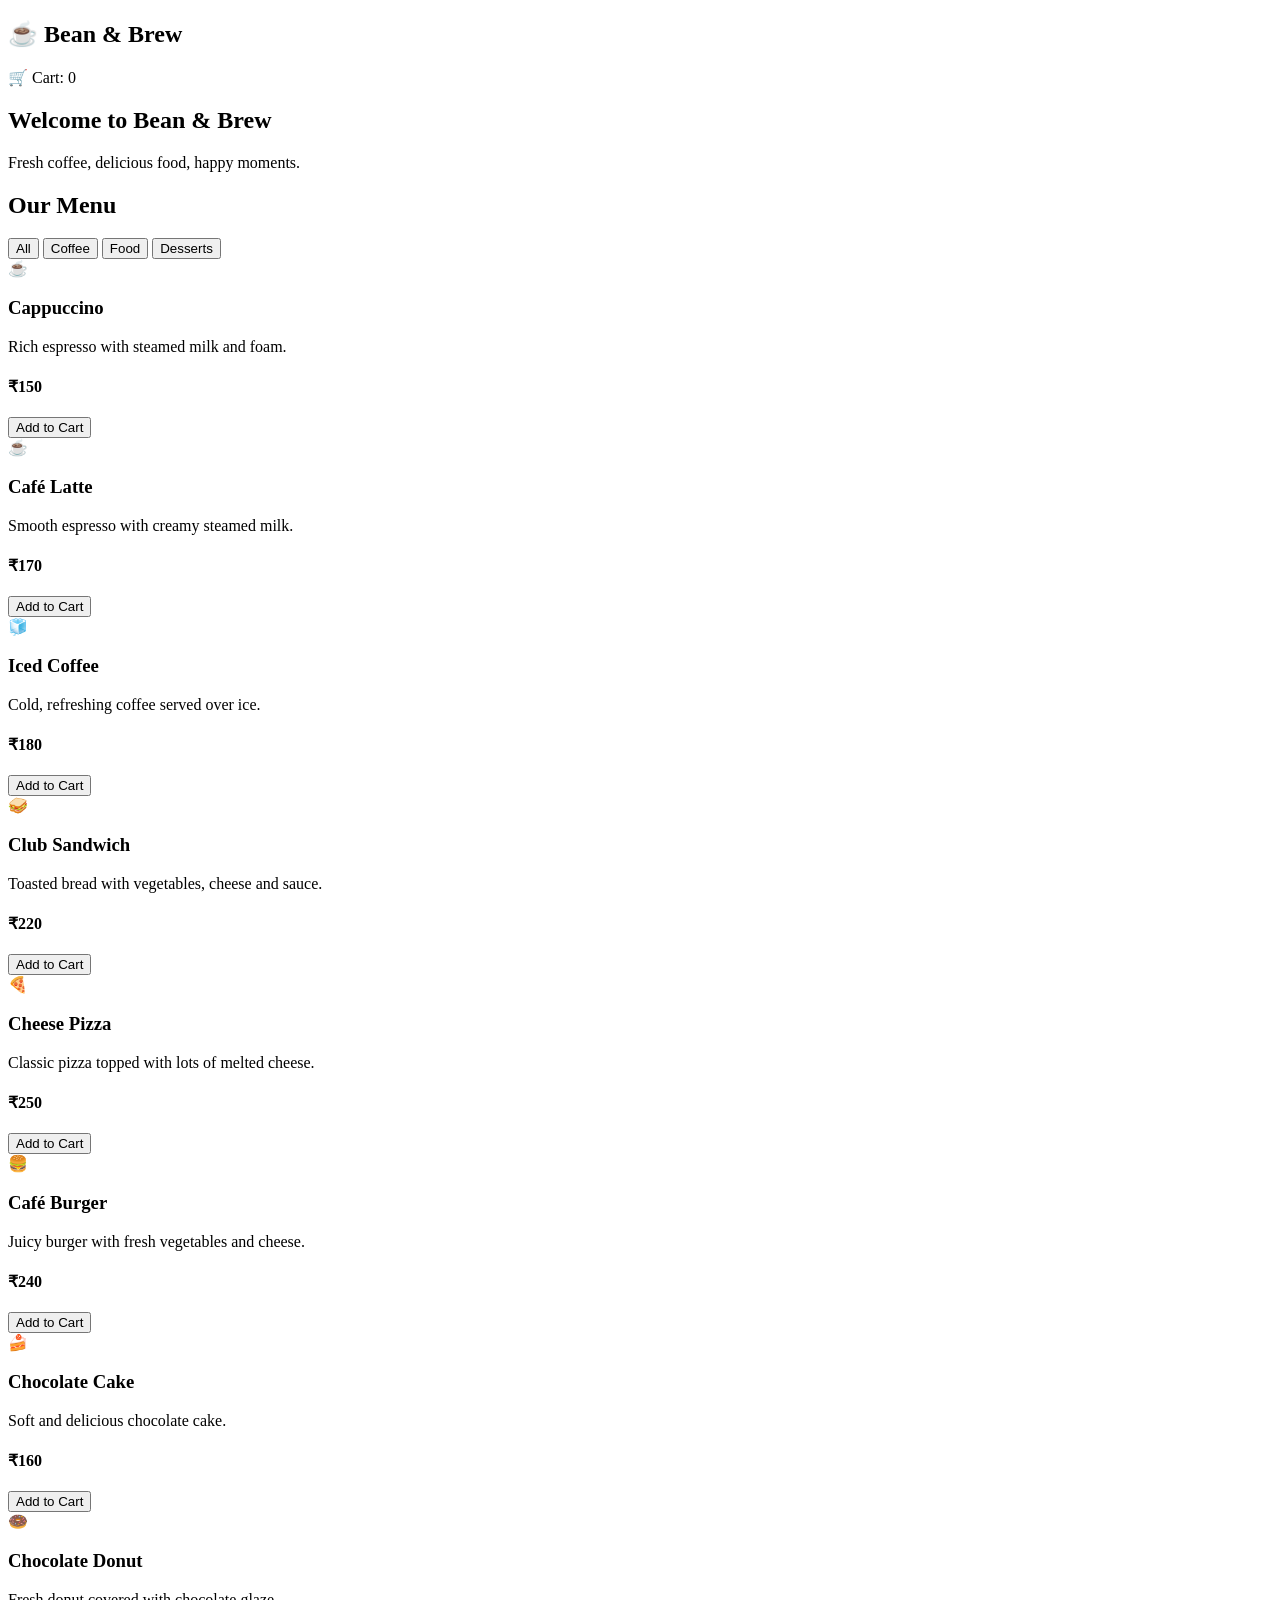
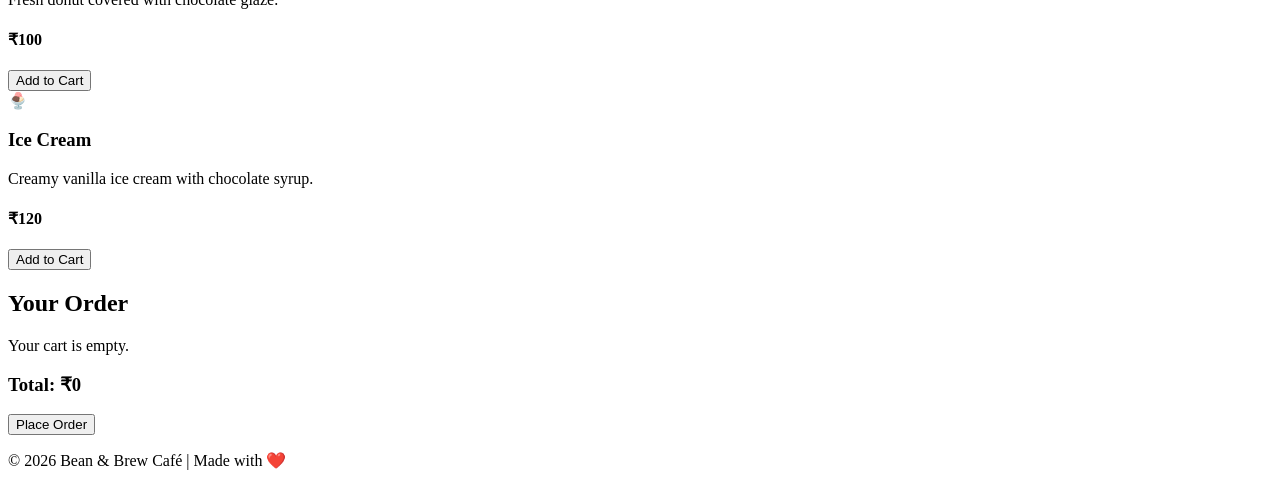
==== Day01_Introduction/cafe.html @ 986231ae "cafe html" ====
<!DOCTYPE html>
<html lang="en">
<head>
    <meta charset="UTF-8">
    <meta name="viewport" content="width=device-width, initial-scale=1.0">
    <title>Bean & Brew Café</title>

    <link rel="stylesheet" href="style.css">
</head>

<body>

    <header>
        <nav class="navbar">
            <h1>☕ Bean & Brew</h1>

            <div class="cart">
                🛒 Cart: <span id="cart-count">0</span>
            </div>
        </nav>
    </header>

    <section class="hero">
        <h2>Welcome to Bean & Brew</h2>
        <p>Fresh coffee, delicious food, happy moments.</p>
    </section>

    <section class="menu-section">
        <h2>Our Menu</h2>

        <div class="categories">
            <button onclick="filterMenu('all')">All</button>
            <button onclick="filterMenu('coffee')">Coffee</button>
            <button onclick="filterMenu('food')">Food</button>
            <button onclick="filterMenu('dessert')">Desserts</button>
        </div>

        <div class="menu-container">

            <div class="menu-item coffee">
                <div class="item-icon">☕</div>
                <h3>Cappuccino</h3>
                <p>Rich espresso with steamed milk and foam.</p>
                <h4>₹150</h4>
                <button onclick="addToCart('Cappuccino', 150)">
                    Add to Cart
                </button>
            </div>

            <div class="menu-item coffee">
                <div class="item-icon">☕</div>
                <h3>Café Latte</h3>
                <p>Smooth espresso with creamy steamed milk.</p>
                <h4>₹170</h4>
                <button onclick="addToCart('Café Latte', 170)">
                    Add to Cart
                </button>
            </div>

            <div class="menu-item coffee">
                <div class="item-icon">🧊</div>
                <h3>Iced Coffee</h3>
                <p>Cold, refreshing coffee served over ice.</p>
                <h4>₹180</h4>
                <button onclick="addToCart('Iced Coffee', 180)">
                    Add to Cart
                </button>
            </div>

            <div class="menu-item food">
                <div class="item-icon">🥪</div>
                <h3>Club Sandwich</h3>
                <p>Toasted bread with vegetables, cheese and sauce.</p>
                <h4>₹220</h4>
                <button onclick="addToCart('Club Sandwich', 220)">
                    Add to Cart
                </button>
            </div>

            <div class="menu-item food">
                <div class="item-icon">🍕</div>
                <h3>Cheese Pizza</h3>
                <p>Classic pizza topped with lots of melted cheese.</p>
                <h4>₹250</h4>
                <button onclick="addToCart('Cheese Pizza', 250)">
                    Add to Cart
                </button>
            </div>

            <div class="menu-item food">
                <div class="item-icon">🍔</div>
                <h3>Café Burger</h3>
                <p>Juicy burger with fresh vegetables and cheese.</p>
                <h4>₹240</h4>
                <button onclick="addToCart('Café Burger', 240)">
                    Add to Cart
                </button>
            </div>

            <div class="menu-item dessert">
                <div class="item-icon">🍰</div>
                <h3>Chocolate Cake</h3>
                <p>Soft and delicious chocolate cake.</p>
                <h4>₹160</h4>
                <button onclick="addToCart('Chocolate Cake', 160)">
                    Add to Cart
                </button>
            </div>

            <div class="menu-item dessert">
                <div class="item-icon">🍩</div>
                <h3>Chocolate Donut</h3>
                <p>Fresh donut covered with chocolate glaze.</p>
                <h4>₹100</h4>
                <button onclick="addToCart('Chocolate Donut', 100)">
                    Add to Cart
                </button>
            </div>

            <div class="menu-item dessert">
                <div class="item-icon">🍨</div>
                <h3>Ice Cream</h3>
                <p>Creamy vanilla ice cream with chocolate syrup.</p>
                <h4>₹120</h4>
                <button onclick="addToCart('Ice Cream', 120)">
                    Add to Cart
                </button>
            </div>

        </div>
    </section>

    <section class="order-section">
        <h2>Your Order</h2>

        <div id="cart-items">
            <p>Your cart is empty.</p>
        </div>

        <h3>Total: ₹<span id="total">0</span></h3>

        <button class="checkout-btn" onclick="checkout()">
            Place Order
        </button>
    </section>

    <footer>
        <p>© 2026 Bean & Brew Café | Made with ❤️</p>
    </footer>

    <script src="script.js"></script>

</body>
</html>
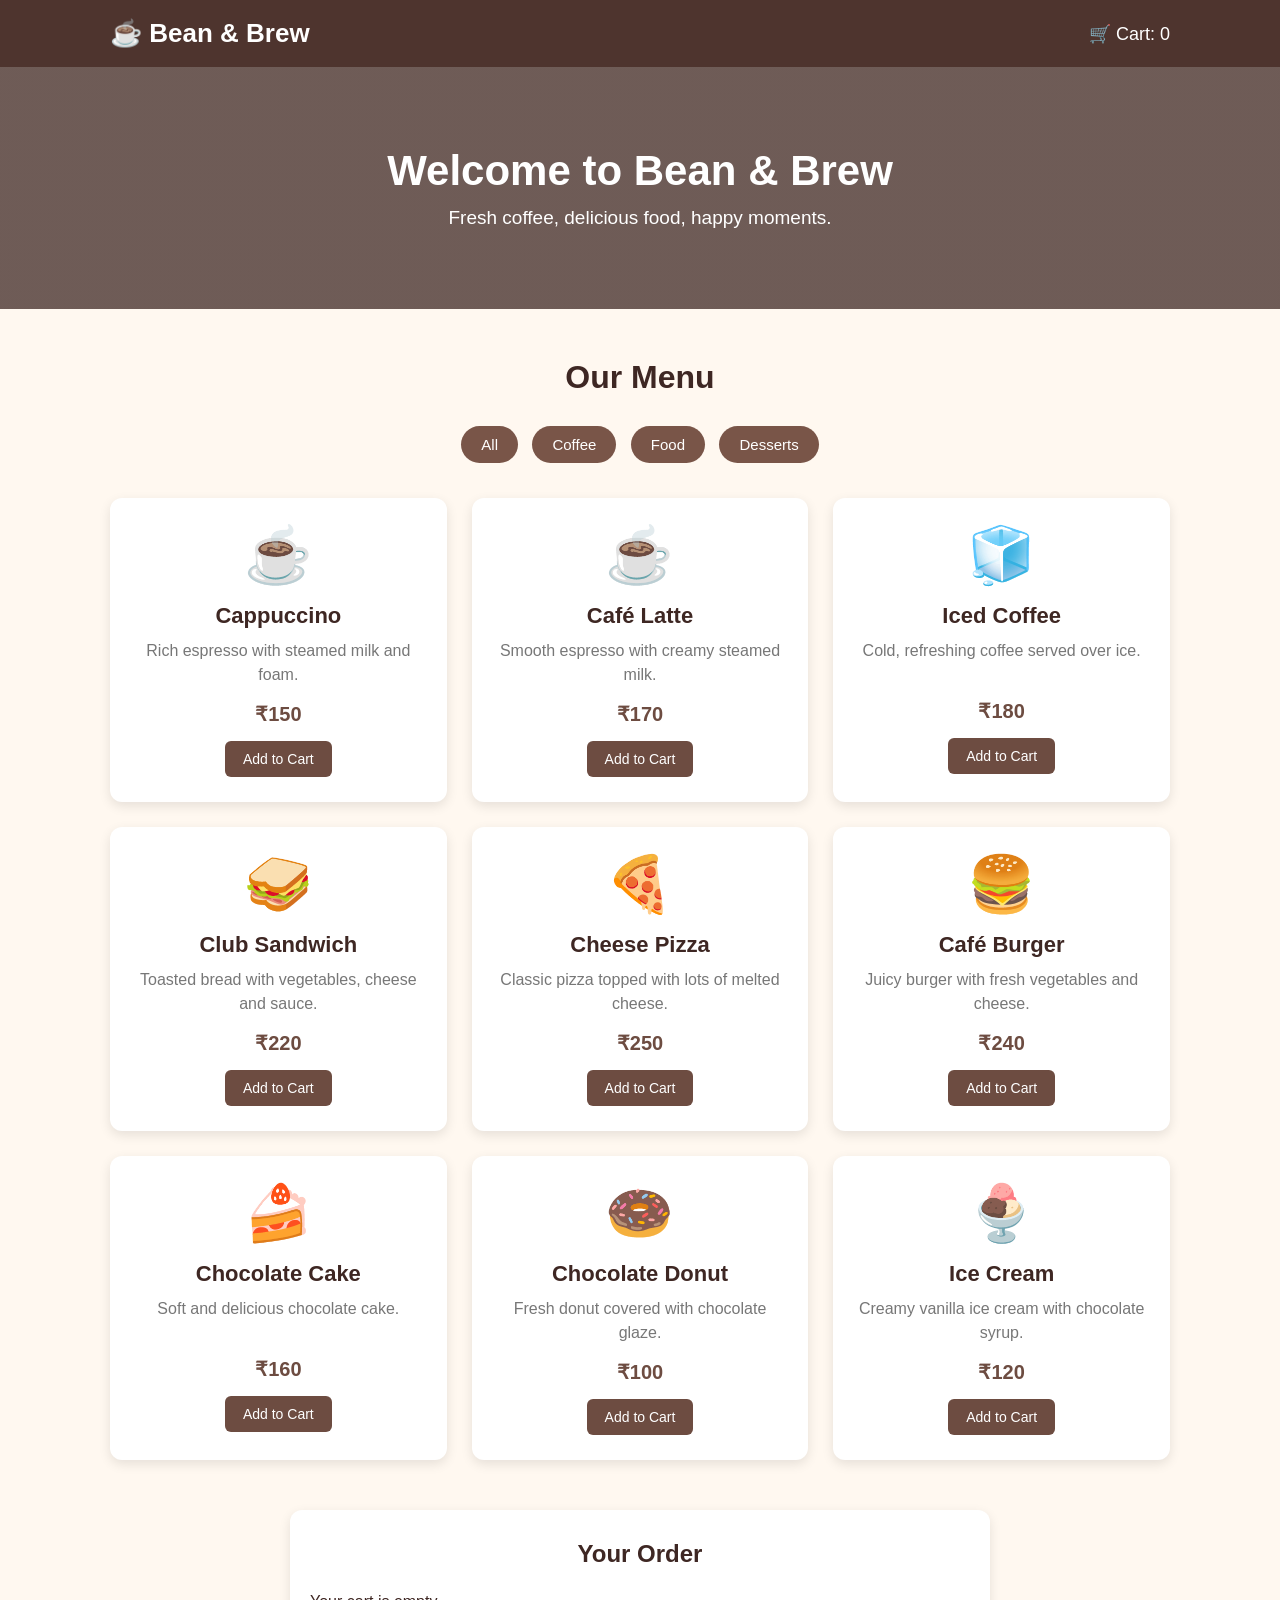
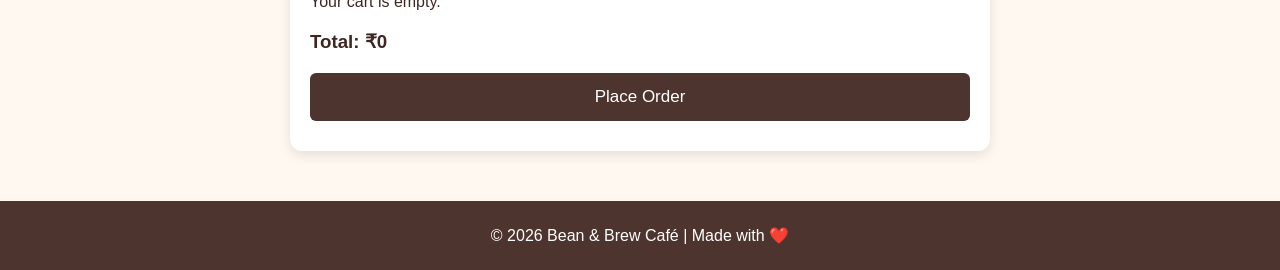
==== commit ab86019f: "day 4" ====
--- a/Day01_Introduction/cafe.html
+++ b/Day01_Introduction/cafe.html
@@ -5,7 +5,7 @@
     <meta name="viewport" content="width=device-width, initial-scale=1.0">
     <title>Bean & Brew Café</title>
 
-    <link rel="stylesheet" href="style.css">
+    <link rel="stylesheet" href="./css/cafe.css">
 </head>
 
 <body>
--- a/Day01_Introduction/css/cafe.css
+++ b/Day01_Introduction/css/cafe.css
@@ -0,0 +1,265 @@
+* {
+    margin: 0;
+    padding: 0;
+    box-sizing: border-box;
+}
+
+body {
+    font-family: Arial, sans-serif;
+    background-color: #fff8f0;
+    color: #3e2723;
+}
+
+/* Navbar */
+
+header {
+    background-color: #4e342e;
+    color: white;
+}
+
+.navbar {
+    max-width: 1100px;
+    margin: auto;
+    padding: 18px 20px;
+
+    display: flex;
+    justify-content: space-between;
+    align-items: center;
+}
+
+.navbar h1 {
+    font-size: 26px;
+}
+
+.cart {
+    font-size: 18px;
+}
+
+/* Hero */
+
+.hero {
+    text-align: center;
+    padding: 80px 20px;
+
+    background: linear-gradient(
+        rgba(62, 39, 35, 0.75),
+        rgba(62, 39, 35, 0.75)
+    ),
+    url("https://images.unsplash.com/photo-1495474472287-4d71bcdd2085")
+    center/cover;
+
+    color: white;
+}
+
+.hero h2 {
+    font-size: 42px;
+    margin-bottom: 12px;
+}
+
+.hero p {
+    font-size: 19px;
+}
+
+/* Menu */
+
+.menu-section {
+    max-width: 1100px;
+    margin: 50px auto;
+    padding: 0 20px;
+}
+
+.menu-section > h2 {
+    text-align: center;
+    font-size: 32px;
+    margin-bottom: 25px;
+}
+
+.categories {
+    text-align: center;
+    margin-bottom: 30px;
+}
+
+.categories button {
+    border: none;
+    background-color: #795548;
+    color: white;
+
+    padding: 10px 20px;
+    margin: 5px;
+
+    border-radius: 20px;
+    cursor: pointer;
+    font-size: 15px;
+
+    transition: 0.3s;
+}
+
+.categories button:hover {
+    background-color: #4e342e;
+}
+
+/* Menu cards */
+
+.menu-container {
+    display: grid;
+
+    grid-template-columns:
+        repeat(auto-fit, minmax(250px, 1fr));
+
+    gap: 25px;
+}
+
+.menu-item {
+    background-color: white;
+    padding: 25px;
+
+    text-align: center;
+
+    border-radius: 12px;
+
+    box-shadow: 0 4px 12px rgba(0, 0, 0, 0.1);
+
+    transition: transform 0.3s;
+}
+
+.menu-item:hover {
+    transform: translateY(-5px);
+}
+
+.item-icon {
+    font-size: 55px;
+    margin-bottom: 15px;
+}
+
+.menu-item h3 {
+    font-size: 22px;
+    margin-bottom: 10px;
+}
+
+.menu-item p {
+    color: #777;
+    line-height: 1.5;
+    min-height: 45px;
+}
+
+.menu-item h4 {
+    color: #6d4c41;
+    font-size: 20px;
+    margin: 15px 0;
+}
+
+.menu-item button {
+    background-color: #6d4c41;
+    color: white;
+
+    border: none;
+    padding: 10px 18px;
+
+    border-radius: 6px;
+    cursor: pointer;
+
+    font-size: 14px;
+}
+
+.menu-item button:hover {
+    background-color: #4e342e;
+}
+
+/* Order */
+
+.order-section {
+    max-width: 700px;
+    margin: 50px auto;
+    padding: 30px 20px;
+
+    background-color: white;
+
+    border-radius: 12px;
+
+    box-shadow: 0 4px 12px rgba(0, 0, 0, 0.1);
+}
+
+.order-section h2 {
+    text-align: center;
+    margin-bottom: 25px;
+}
+
+#cart-items {
+    margin-bottom: 20px;
+}
+
+.cart-item {
+    display: flex;
+    justify-content: space-between;
+    align-items: center;
+
+    padding: 12px 0;
+
+    border-bottom: 1px solid #ddd;
+}
+
+.remove-btn {
+    background-color: #d32f2f;
+    color: white;
+
+    border: none;
+    padding: 5px 10px;
+
+    border-radius: 4px;
+    cursor: pointer;
+}
+
+.checkout-btn {
+    width: 100%;
+
+    margin-top: 20px;
+
+    padding: 14px;
+
+    background-color: #4e342e;
+    color: white;
+
+    border: none;
+    border-radius: 6px;
+
+    cursor: pointer;
+    font-size: 17px;
+}
+
+.checkout-btn:hover {
+    background-color: #2e1b18;
+}
+
+/* Footer */
+
+footer {
+    text-align: center;
+
+    background-color: #4e342e;
+    color: white;
+
+    padding: 25px;
+    margin-top: 50px;
+}
+
+/* Responsive */
+
+@media (max-width: 600px) {
+
+    .navbar {
+        flex-direction: column;
+        gap: 10px;
+    }
+
+    .hero h2 {
+        font-size: 30px;
+    }
+
+    .hero {
+        padding: 60px 15px;
+    }
+
+    .menu-container {
+        grid-template-columns: 1fr;
+    }
+}
